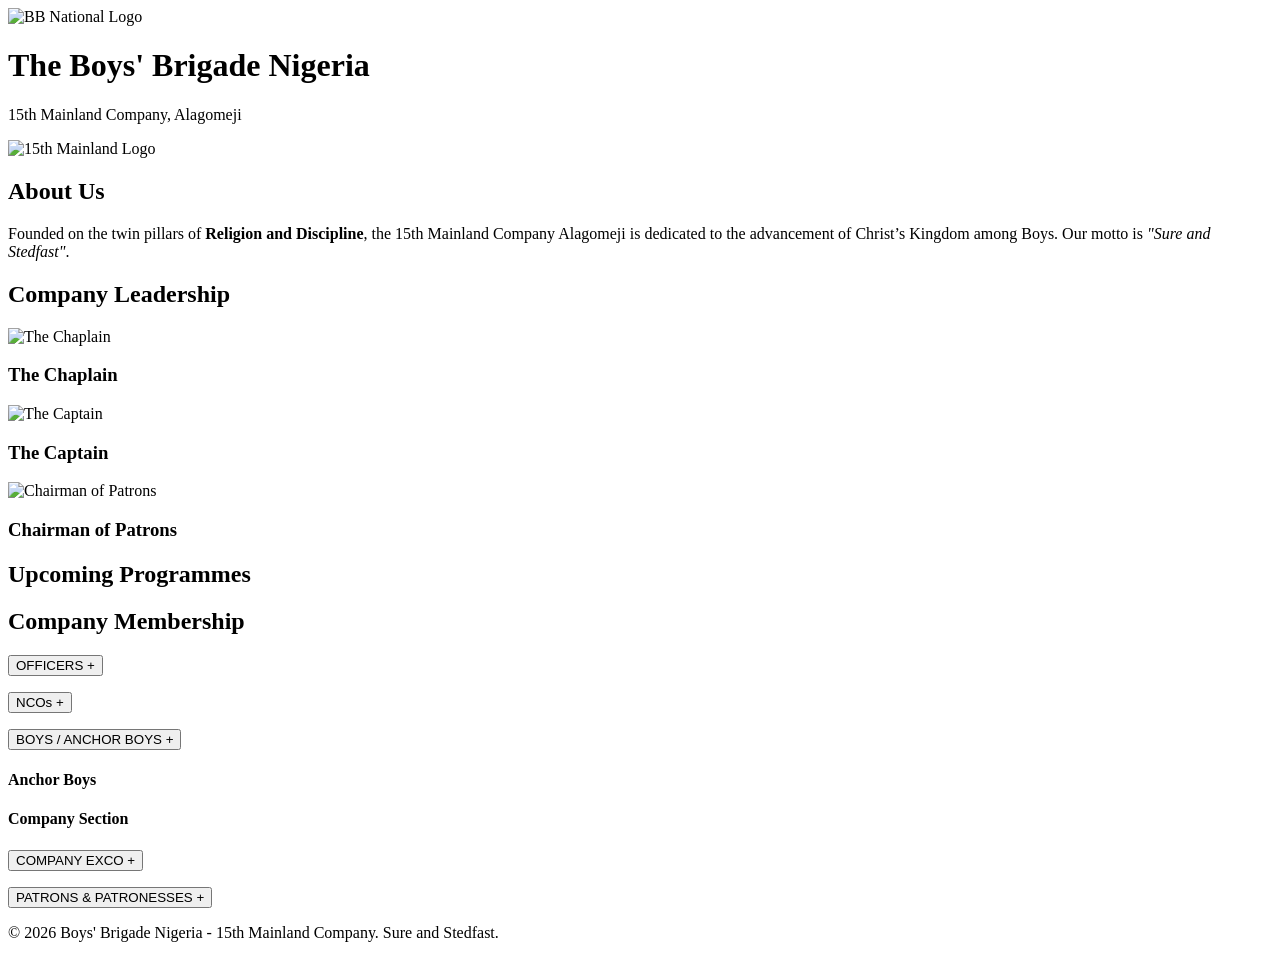
==== index.html @ e7615388 "Rename b-brigade.html to index.html i changed from b-brigade.html to index.html" ====
<!DOCTYPE html>
<html lang="en">
<head>
    <meta charset="UTF-8">
    <meta name="viewport" content="width=device-width, initial-scale=1.0">
    <title>15th Mainland Company | Alagomeji</title>
    <link rel="stylesheet" href="style.css">
</head>
<body>

    <!-- Fixed Header Section -->
    <header class="main-header">
        <div class="header-container">
            <img src="bb-logo-national.png" alt="BB National Logo" class="logo logo-left">
            <div class="header-text">
                <h1>The Boys' Brigade Nigeria</h1>
                <p class="sub-title">15th Mainland Company, Alagomeji</p>
            </div>
            <img src="company-logo.png" alt="15th Mainland Logo" class="logo logo-right">
        </div>
    </header>

    <!-- Main Content Area (Safely pushed below the fixed header) -->
    <main class="main-content">
        
        <!-- About Section -->
        <section class="container about-section">
            <h2>About Us</h2>
            <p>Founded on the twin pillars of <strong>Religion and Discipline</strong>, the 15th Mainland Company Alagomeji is dedicated to the advancement of Christ’s Kingdom among Boys. Our motto is <em>"Sure and Stedfast"</em>.</p>
        </section>

        <!-- Leadership Section (Responsive Grid) -->
        <section class="container">
            <h2 class="section-title">Company Leadership</h2>
            <div class="leadership-grid">
                <div class="leader-card">
                    <img src="chaplain.jpeg" alt="The Chaplain">
                    <h3>The Chaplain</h3>
                </div>
                <div class="leader-card">
                    <img src="captain.jpeg" alt="The Captain">
                    <h3>The Captain</h3>
                </div>
                <div class="leader-card">
                    <img src="patron.jpg" alt="Chairman of Patrons">
                    <h3>Chairman of Patrons</h3>
                </div>
            </div>
        </section>

        <!-- Upcoming Programmes Section -->
        <section class="container events-section">
            <h2 class="section-title">Upcoming Programmes</h2>
            <div id="events-container" class="events-grid">
                <!-- Data loaded dynamically from JSON -->
            </div>
        </section>

        <!-- Personnel Roll Call Section -->
        <section class="container roll-call">
            <h2 class="section-title">Company Membership</h2>
            <div class="accordion">
                
                <!-- Officers -->
                <button class="accordion-btn" onclick="toggleSection('officers-p')">OFFICERS <span>+</span></button>
                <div id="officers-p" class="panel"><ul id="list-officers"></ul></div>

                <!-- NCOs -->
                <button class="accordion-btn" onclick="toggleSection('ncos-p')">NCOs <span>+</span></button>
                <div id="ncos-p" class="panel"><ul id="list-ncos"></ul></div>

                <!-- Boys / Anchor Boys -->
                <button class="accordion-btn" onclick="toggleSection('boys-p')">BOYS / ANCHOR BOYS <span>+</span></button>
                <div id="boys-p" class="panel">
                    <h4>Anchor Boys</h4>
                    <ul id="list-anchors"></ul>
                    <h4>Company Section</h4>
                    <ul id="list-company"></ul>
                </div>

                <!-- Company EXCO -->
                <button class="accordion-btn" onclick="toggleSection('exco-p')">COMPANY EXCO <span>+</span></button>
                <div id="exco-p" class="panel"><ul id="list-exco"></ul></div>

                <!-- Patrons & Patronesses -->
                <button class="accordion-btn" onclick="toggleSection('patrons-p')">PATRONS & PATRONESSES <span>+</span></button>
                <div id="patrons-p" class="panel"><ul id="list-patrons"></ul></div>
            </div>
        </section>

    </main>

    <footer>
        <p>&copy; 2026 Boys' Brigade Nigeria - 15th Mainland Company. Sure and Stedfast.</p>
    </footer>

    <script src="script.js"></script>
</body>
</html>
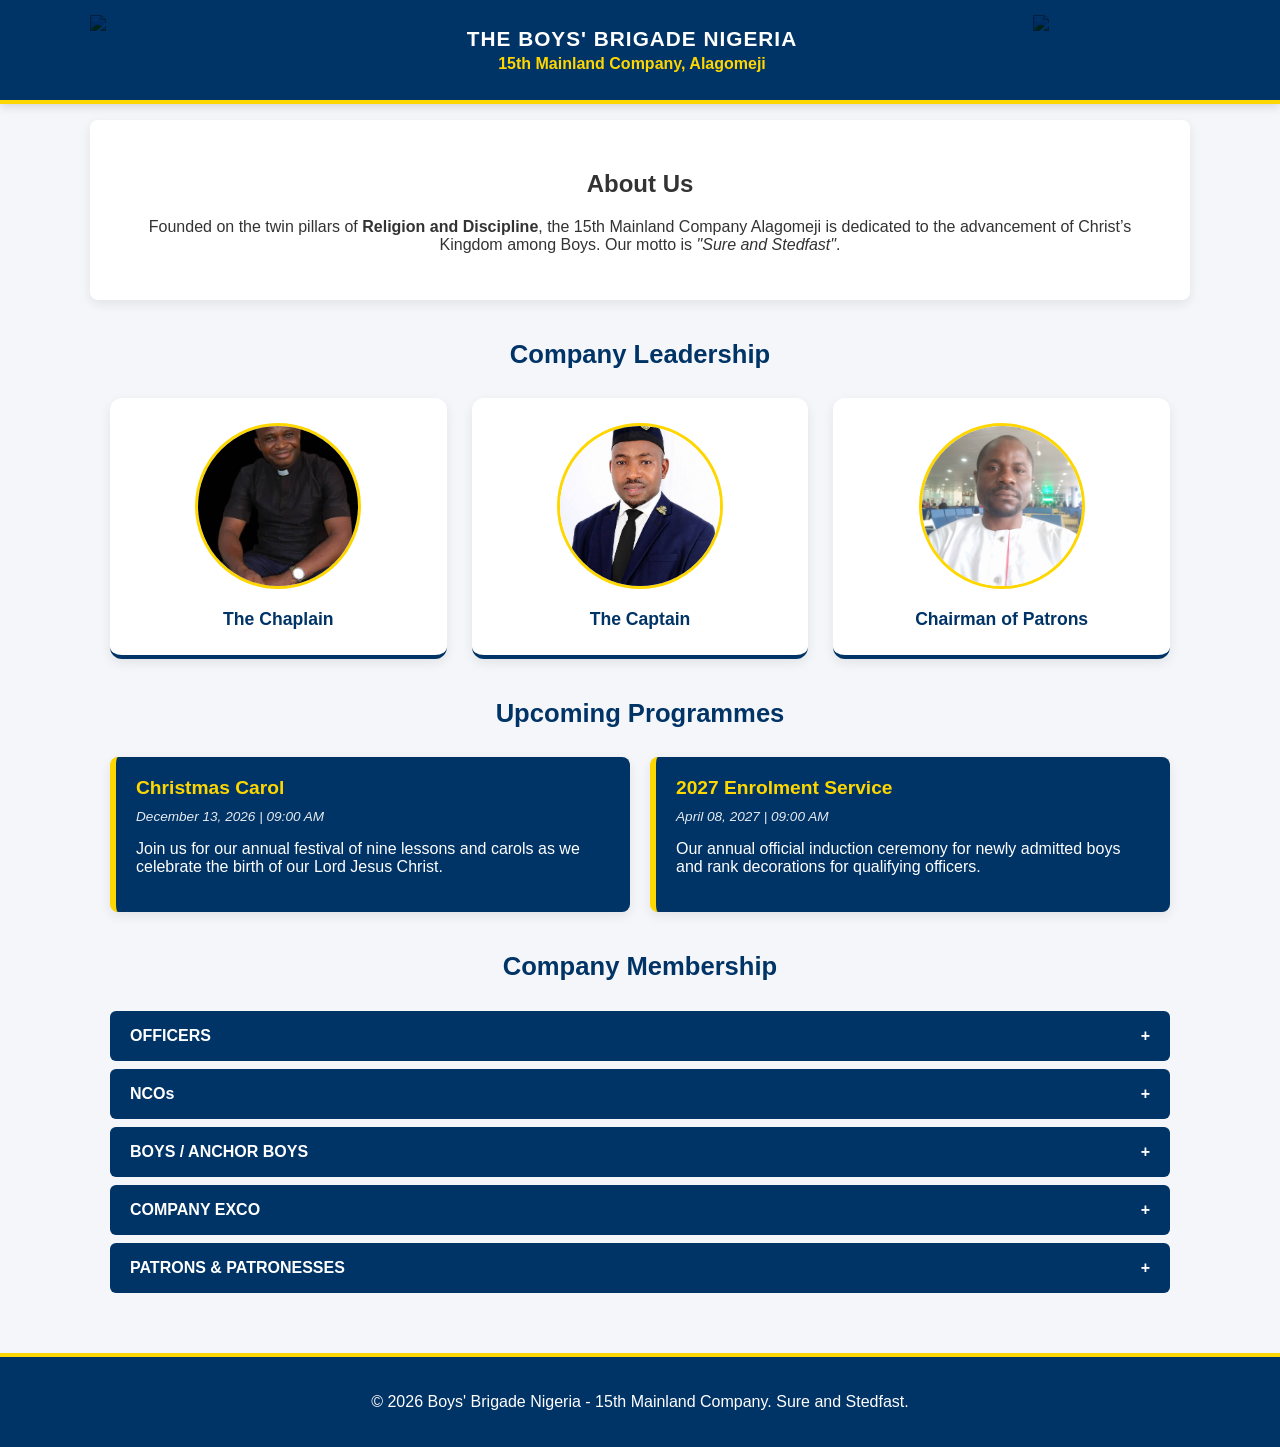
==== commit 16d71b77: "Fix syntax errors in CSS and update JS load script" ====
--- a/index.html
+++ b/index.html
@@ -42,7 +42,7 @@
                     <h3>The Captain</h3>
                 </div>
                 <div class="leader-card">
-                    <img src="patron.jpg" alt="Chairman of Patrons">
+                    <img src="chairman-patron.jpeg" alt="Chairman of Patrons">
                     <h3>Chairman of Patrons</h3>
                 </div>
             </div>
--- a/style.css
+++ b/style.css
@@ -0,0 +1,231 @@
+:root {
+    --bb-blue: #003366;
+    --bb-gold: #FFD700;
+    --white: #ffffff;
+    --gray-bg: #f4f6f9;
+    --card-shadow: 0 4px 12px rgba(0,0,0,0.08);
+}
+
+body {
+    font-family: 'Segoe UI', Tahoma, Geneva, Verdana, sans-serif;
+    margin: 0;
+    padding: 0;
+    background-color: var(--gray-bg);
+    color: #333;
+}
+
+/* --- FIXED HEADER SYSTEM --- */
+.main-header {
+    position: fixed;
+    top: 0;
+    left: 0;
+    right: 0;
+    height: 100px; 
+    background-color: var(--bb-blue);
+    color: var(--white);
+    border-bottom: 4px solid var(--bb-gold);
+    z-index: 1000;
+    display: flex;
+    align-items: center;
+    box-shadow: 0 2px 10px rgba(0,0,0,0.15);
+}
+
+.header-container {
+    display: flex;
+    justify-content: space-between;
+    align-items: center;
+    width: 100%;
+    max-width: 1100px;
+    margin: 0 auto;
+    padding: 0 20px;
+}
+
+.logo {
+    height: 70px;
+    width: auto;
+    object-fit: contain; /* FIXED FROM object-contain: fit */
+    mix-blend-mode: multiply; 
+}
+
+.header-text {
+    text-align: center;
+    flex-grow: 1;
+}
+
+.header-text h1 {
+    font-size: 1.3rem;
+    margin: 0;
+    text-transform: uppercase;
+    letter-spacing: 1px;
+}
+
+.sub-title {
+    color: var(--bb-gold);
+    margin: 4px 0 0 0;
+    font-weight: bold;
+    font-size: 1rem;
+}
+
+/* --- DOCUMENT WRAPPER ADJUSTMENT --- */
+.main-content {
+    margin-top: 120px; 
+}
+
+.container {
+    max-width: 1100px;
+    margin: 0 auto 30px auto;
+    padding: 0 20px;
+    box-sizing: border-box;
+}
+
+/* --- ABOUT US --- */
+.about-section {
+    text-align: center;
+    background: var(--white);
+    padding: 30px;
+    border-radius: 8px;
+    box-shadow: var(--card-shadow);
+}
+
+/* --- RESPONSIVE LEADERSHIP GRID --- */
+.leadership-grid {
+    display: grid;
+    grid-template-columns: 1fr;
+    gap: 25px;
+    margin-top: 20px;
+}
+
+@media (min-width: 600px) {
+    .leadership-grid {
+        grid-template-columns: repeat(2, 1fr);
+    }
+}
+
+@media (min-width: 1024px) {
+    .leadership-grid {
+        grid-template-columns: repeat(3, 1fr); /* Balanced for your 3 core leaders */
+    }
+}
+
+.leader-card {
+    background: var(--white);
+    padding: 25px 15px;
+    text-align: center;
+    border-radius: 12px;
+    box-shadow: var(--card-shadow);
+    border-bottom: 4px solid var(--bb-blue);
+    display: flex;
+    flex-direction: column;
+    align-items: center;
+}
+
+.leader-card img {
+    width: 160px;
+    height: 160px;
+    border-radius: 50%;
+    object-fit: cover;
+    margin-bottom: 15px;
+    border: 3px solid var(--bb-gold);
+    background-color: #eee;
+}
+
+.leader-card h3 {
+    margin: 5px 0 0 0;
+    font-size: 1.1rem;
+    color: var(--bb-blue);
+}
+
+/* --- UPCOMING PROGRAMMES GRID --- */
+.events-grid {
+    display: grid;
+    grid-template-columns: repeat(auto-fit, minmax(280px, 1fr));
+    gap: 20px;
+    margin-top: 20px;
+}
+
+.event-card {
+    background: var(--bb-blue);
+    color: var(--white);
+    padding: 20px;
+    border-radius: 8px;
+    border-left: 6px solid var(--bb-gold);
+    box-shadow: var(--card-shadow);
+}
+
+.event-card h4 {
+    margin: 0 0 10px 0;
+    font-size: 1.2rem;
+    color: var(--bb-gold);
+}
+
+.event-meta {
+    font-size: 0.85rem;
+    margin-bottom: 10px;
+    font-style: italic;
+    opacity: 0.9;
+}
+
+/* --- ACCORDION LIST SYSTEM --- */
+.accordion-btn {
+    width: 100%;
+    padding: 16px 20px;
+    background: var(--bb-blue);
+    color: var(--white);
+    border: none;
+    margin-top: 8px;
+    text-align: left;
+    font-size: 1rem;
+    font-weight: bold;
+    cursor: pointer;
+    display: flex;
+    justify-content: space-between;
+    align-items: center;
+    border-radius: 6px;
+    transition: background 0.2s ease;
+}
+
+.accordion-btn:hover {
+    background: #002244;
+}
+
+.panel {
+    display: none;
+    padding: 20px;
+    background: var(--white);
+    border-inline: 1px solid #ddd;
+    border-bottom: 1px solid #ddd;
+    border-radius: 0 0 6px 6px;
+}
+
+.panel h4 {
+    margin: 15px 0 5px 0;
+    color: var(--bb-blue);
+    border-bottom: 1px solid var(--bb-gold);
+    padding-bottom: 3px;
+}
+
+.section-title {
+    text-align: center;
+    color: var(--bb-blue);
+    padding-bottom: 8px;
+    margin-top: 40px;
+    font-size: 1.6rem;
+    position: relative;
+}
+
+@media (max-width: 480px) {
+    .header-text h1 { font-size: 1rem; }
+    .sub-title { font-size: 0.85rem; }
+    .logo { height: 50px; }
+    .main-header { height: 85px; }
+    .main-content { margin-top: 105px; }
+}
+
+footer {
+    background: var(--bb-blue);
+    color: var(--white);
+    text-align: center;
+    padding: 20px;
+    margin-top: 60px;
+    border-top: 4px solid var(--bb-gold);
+}
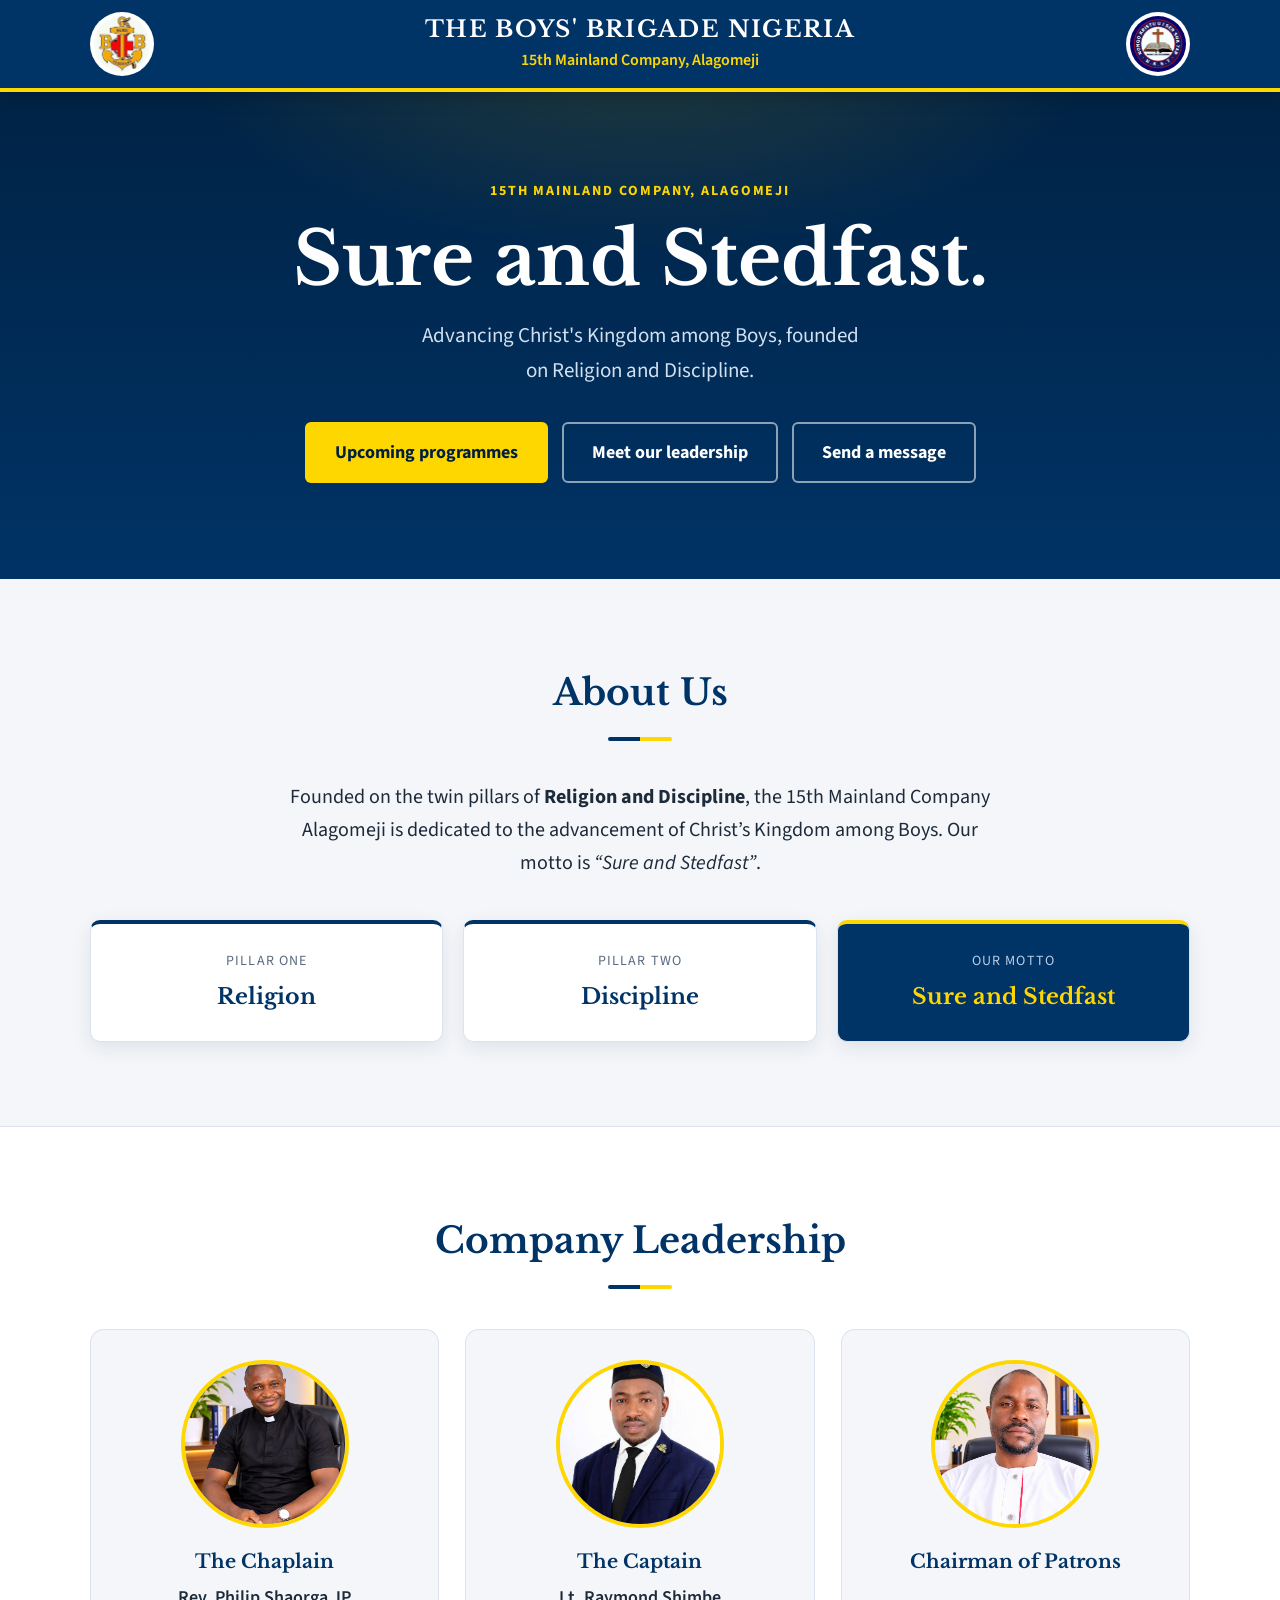
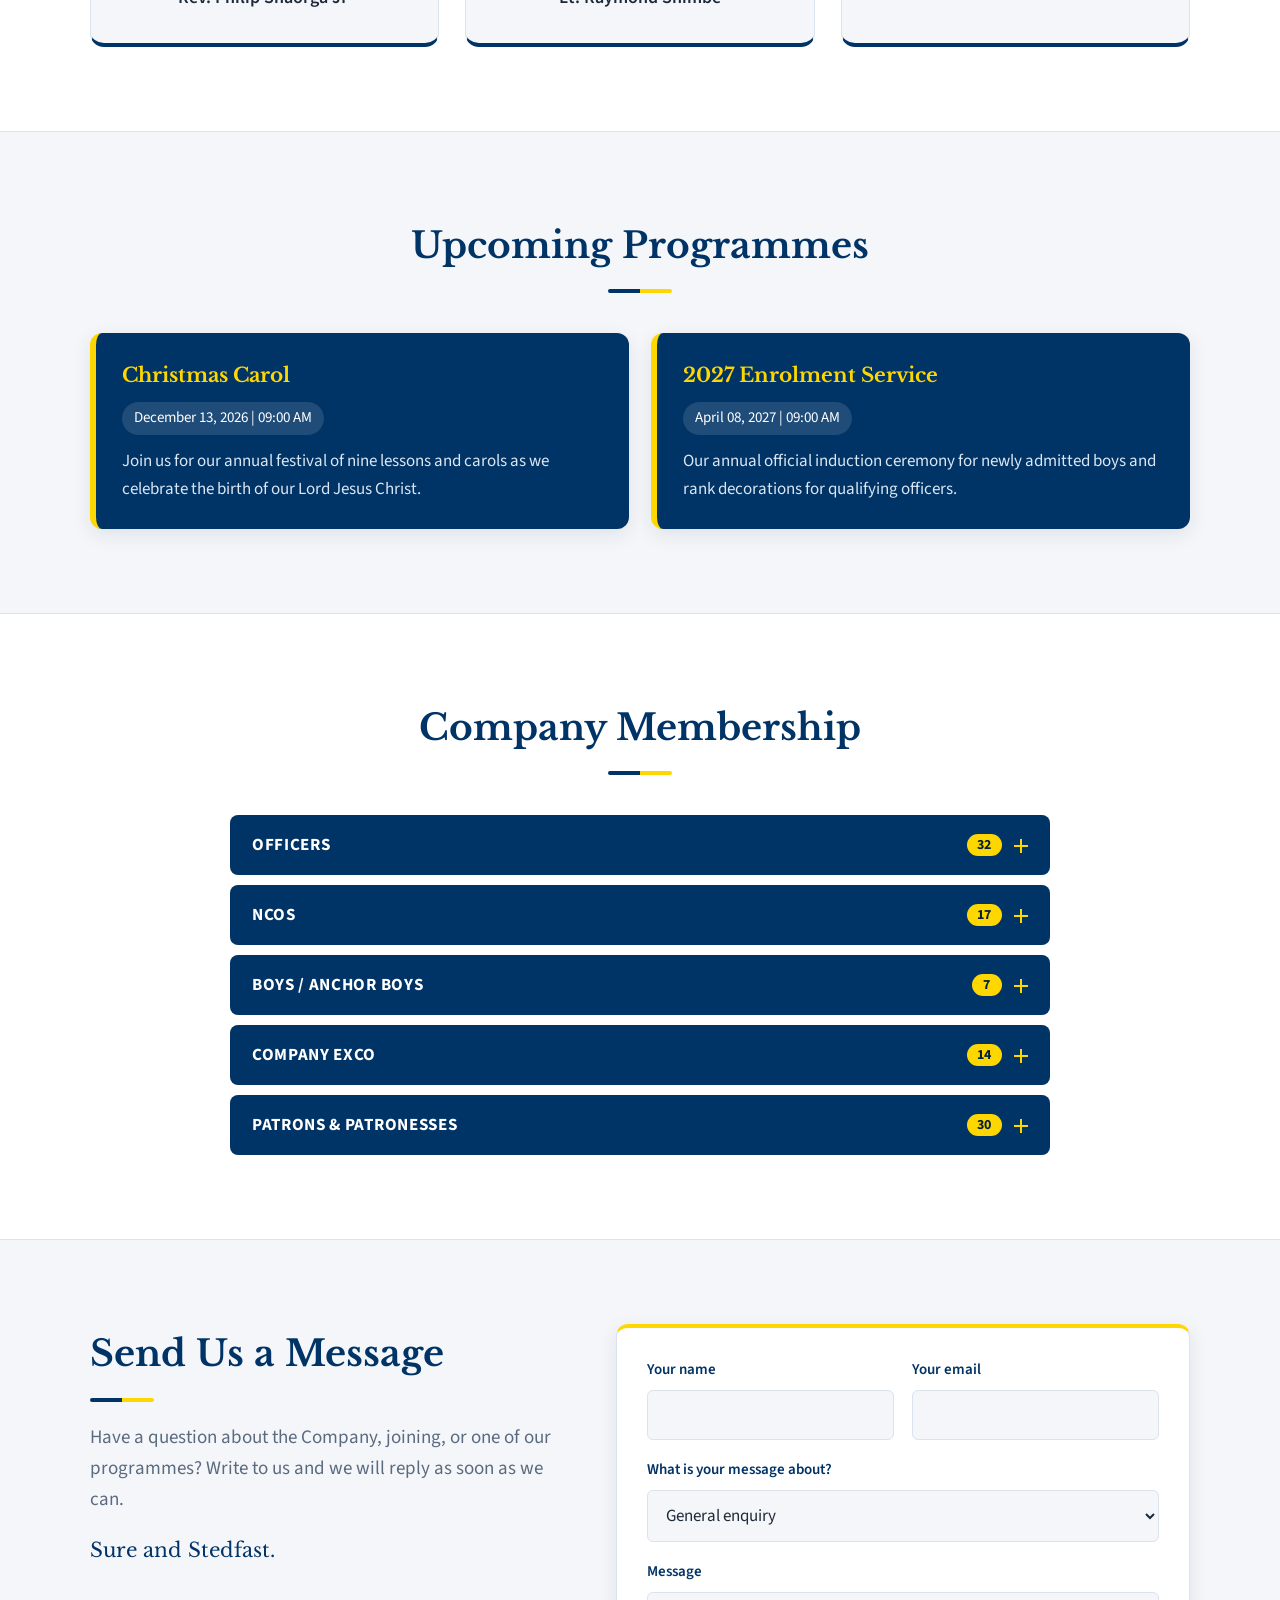
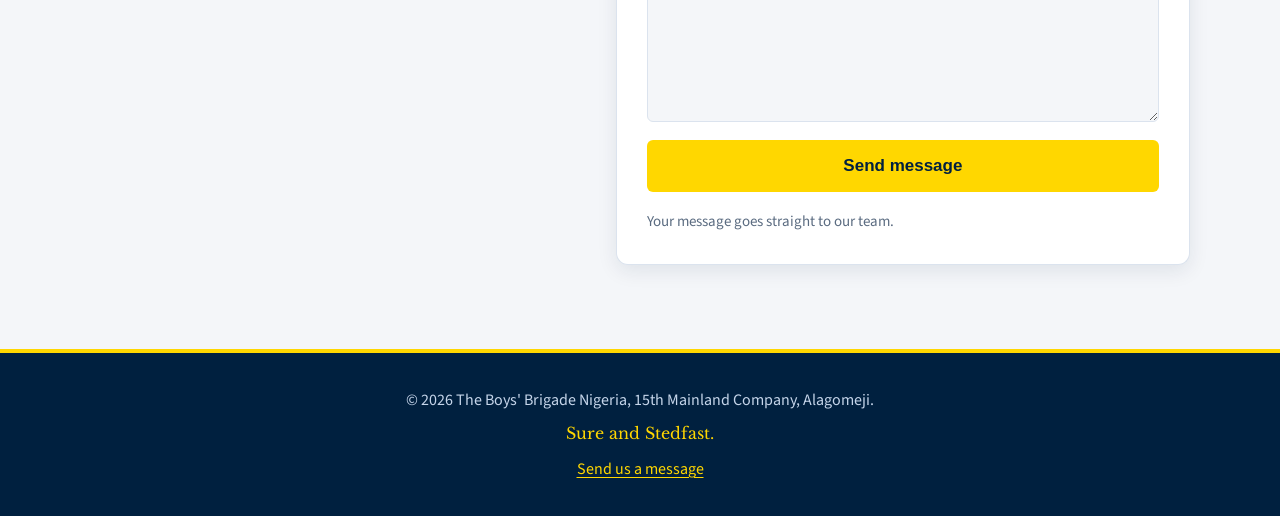
==== commit eb71f1ce: "Add local files" ====
--- a/index.html
+++ b/index.html
@@ -1,99 +1,137 @@
 <!DOCTYPE html>
 <html lang="en">
 <head>
-    <meta charset="UTF-8">
-    <meta name="viewport" content="width=device-width, initial-scale=1.0">
-    <title>15th Mainland Company | Alagomeji</title>
-    <link rel="stylesheet" href="style.css">
+<meta charset="UTF-8">
+<meta name="viewport" content="width=device-width, initial-scale=1.0">
+<title>The Boys' Brigade Nigeria | 15th Mainland Company, Alagomeji</title>
+<meta name="description" content="The Boys' Brigade Nigeria, 15th Mainland Company, Alagomeji. Advancing Christ's Kingdom among Boys. Sure and Stedfast.">
+<link rel="preconnect" href="https://fonts.googleapis.com">
+<link rel="preconnect" href="https://fonts.gstatic.com" crossorigin>
+<link href="https://fonts.googleapis.com/css2?family=Libre+Baskerville:wght@400;700&family=Source+Sans+3:wght@400;600;700&display=swap" rel="stylesheet">
+<link rel="stylesheet" href="style.css">
 </head>
 <body>
 
-    <!-- Fixed Header Section -->
-    <header class="main-header">
-        <div class="header-container">
-            <img src="bb-logo-national.png" alt="BB National Logo" class="logo logo-left">
-            <div class="header-text">
-                <h1>The Boys' Brigade Nigeria</h1>
-                <p class="sub-title">15th Mainland Company, Alagomeji</p>
-            </div>
-            <img src="company-logo.png" alt="15th Mainland Logo" class="logo logo-right">
+<header class="site-header">
+  <div class="header-inner">
+    <img src="bb-logo.jpg" alt="The Boys' Brigade Nigeria logo" class="logo">
+    <div class="titles">
+      <h1>The Boys' Brigade Nigeria</h1>
+      <p>15th Mainland Company, Alagomeji</p>
+    </div>
+    <img src="nkst-logo.jpg" alt="15th Mainland Company logo" class="logo">
+  </div>
+</header>
+
+<main id="top">
+  <section class="hero">
+    <div class="wrap">
+      <p class="eyebrow">15th Mainland Company, Alagomeji</p>
+      <h2 id="hero-title">Sure and Stedfast.</h2>
+      <p class="lead">Advancing Christ's Kingdom among Boys, founded on Religion and Discipline.</p>
+      <div class="actions">
+        <a href="#programmes" class="btn btn-gold">Upcoming programmes</a>
+        <a href="#leadership" class="btn btn-ghost">Meet our leadership</a>
+        <a href="#contact" class="btn btn-ghost">Send a message</a>
+      </div>
+    </div>
+  </section>
+
+  <section id="about" class="section">
+    <div class="wrap">
+      <h3 class="section-title">About Us</h3>
+      <p class="about-text">Founded on the twin pillars of <strong>Religion and Discipline</strong>, the 15th Mainland Company Alagomeji is dedicated to the advancement of Christ’s Kingdom among Boys. Our motto is <em>“Sure and Stedfast”</em>.</p>
+      <div class="pillars">
+        <div class="pillar"><span>Pillar one</span><strong>Religion</strong></div>
+        <div class="pillar"><span>Pillar two</span><strong>Discipline</strong></div>
+        <div class="pillar gold"><span>Our motto</span><strong>Sure and Stedfast</strong></div>
+      </div>
+    </div>
+  </section>
+
+  <section id="leadership" class="section alt">
+    <div class="wrap">
+      <h3 class="section-title">Company Leadership</h3>
+      <div class="leadership-grid">
+        <article class="leader-card" data-role="Chaplain"><img src="chaplain.png" alt="The Chaplain"><h4>The Chaplain</h4><p class="leader-name"></p></article>
+        <article class="leader-card" data-role="Captain"><img src="captain.jpeg" alt="The Captain"><h4>The Captain</h4><p class="leader-name"></p></article>
+        <article class="leader-card"><img src="patrone-chairman.png" alt="Chairman of Patrons"><h4>Chairman of Patrons</h4></article>
+      </div>
+    </div>
+  </section>
+
+  <section id="programmes" class="section">
+    <div class="wrap">
+      <h3 class="section-title">Upcoming Programmes</h3>
+      <div id="events-container" class="events-grid"></div>
+    </div>
+  </section>
+
+  <section id="membership" class="section alt">
+    <div class="wrap narrow">
+      <h3 class="section-title">Company Membership</h3>
+      <div class="accordion">
+        <button class="acc-btn" id="b-officers" aria-expanded="false" aria-controls="officers-p"><span class="acc-title">Officers</span><span class="count"></span><span class="icon" aria-hidden="true"></span></button>
+        <div id="officers-p" class="panel" role="region" aria-labelledby="b-officers" hidden><ul id="list-officers"></ul></div>
+
+        <button class="acc-btn" id="b-ncos" aria-expanded="false" aria-controls="ncos-p"><span class="acc-title">NCOs</span><span class="count"></span><span class="icon" aria-hidden="true"></span></button>
+        <div id="ncos-p" class="panel" role="region" aria-labelledby="b-ncos" hidden><ul id="list-ncos"></ul></div>
+
+        <button class="acc-btn" id="b-boys" aria-expanded="false" aria-controls="boys-p"><span class="acc-title">Boys / Anchor Boys</span><span class="count"></span><span class="icon" aria-hidden="true"></span></button>
+        <div id="boys-p" class="panel" role="region" aria-labelledby="b-boys" hidden>
+          <h5>Anchor Boys</h5><ul id="list-anchors"></ul>
+          <h5>Company Section</h5><ul id="list-company"></ul>
         </div>
-    </header>
 
-    <!-- Main Content Area (Safely pushed below the fixed header) -->
-    <main class="main-content">
-        
-        <!-- About Section -->
-        <section class="container about-section">
-            <h2>About Us</h2>
-            <p>Founded on the twin pillars of <strong>Religion and Discipline</strong>, the 15th Mainland Company Alagomeji is dedicated to the advancement of Christ’s Kingdom among Boys. Our motto is <em>"Sure and Stedfast"</em>.</p>
-        </section>
+        <button class="acc-btn" id="b-exco" aria-expanded="false" aria-controls="exco-p"><span class="acc-title">Company EXCO</span><span class="count"></span><span class="icon" aria-hidden="true"></span></button>
+        <div id="exco-p" class="panel" role="region" aria-labelledby="b-exco" hidden><ul id="list-exco"></ul></div>
 
-        <!-- Leadership Section (Responsive Grid) -->
-        <section class="container">
-            <h2 class="section-title">Company Leadership</h2>
-            <div class="leadership-grid">
-                <div class="leader-card">
-                    <img src="chaplain.jpeg" alt="The Chaplain">
-                    <h3>The Chaplain</h3>
-                </div>
-                <div class="leader-card">
-                    <img src="captain.jpeg" alt="The Captain">
-                    <h3>The Captain</h3>
-                </div>
-                <div class="leader-card">
-                    <img src="chairman-patron.jpeg" alt="Chairman of Patrons">
-                    <h3>Chairman of Patrons</h3>
-                </div>
-            </div>
-        </section>
+        <button class="acc-btn" id="b-patrons" aria-expanded="false" aria-controls="patrons-p"><span class="acc-title">Patrons &amp; Patronesses</span><span class="count"></span><span class="icon" aria-hidden="true"></span></button>
+        <div id="patrons-p" class="panel" role="region" aria-labelledby="b-patrons" hidden><ul id="list-patrons"></ul></div>
+      </div>
+    </div>
+  </section>
 
-        <!-- Upcoming Programmes Section -->
-        <section class="container events-section">
-            <h2 class="section-title">Upcoming Programmes</h2>
-            <div id="events-container" class="events-grid">
-                <!-- Data loaded dynamically from JSON -->
-            </div>
-        </section>
+  <section id="contact" class="section">
+    <div class="wrap contact">
+      <div class="contact-intro">
+        <h3 class="section-title left">Send Us a Message</h3>
+        <p>Have a question about the Company, joining, or one of our programmes? Write to us and we will reply as soon as we can.</p>
+        <p class="contact-motto">Sure and Stedfast.</p>
+      </div>
+      <form id="contact-form">
+        <div class="row">
+          <label>Your name<input name="name" required autocomplete="name"></label>
+          <label>Your email<input type="email" name="email" required autocomplete="email"></label>
+        </div>
+        <label>What is your message about?
+          <select name="topic">
+            <option>General enquiry</option>
+            <option>Joining the Company</option>
+            <option>Programmes and events</option>
+            <option>Parents and guardians</option>
+            <option>Something else</option>
+          </select>
+        </label>
+        <label>Message<textarea name="message" required></textarea></label>
+        <input type="text" name="_gotcha" tabindex="-1" autocomplete="off" aria-hidden="true" style="position:absolute;left:-9999px;width:1px;height:1px;opacity:0">
+        <input type="hidden" name="_subject" value="New message from the 15th Mainland Company website">
+        <button class="btn btn-gold" type="submit">Send message</button>
+        <p class="note" id="form-note" role="status" aria-live="polite">Your message goes straight to our team.</p>
+      </form>
+    </div>
+  </section>
+</main>
 
-        <!-- Personnel Roll Call Section -->
-        <section class="container roll-call">
-            <h2 class="section-title">Company Membership</h2>
-            <div class="accordion">
-                
-                <!-- Officers -->
-                <button class="accordion-btn" onclick="toggleSection('officers-p')">OFFICERS <span>+</span></button>
-                <div id="officers-p" class="panel"><ul id="list-officers"></ul></div>
+<footer>
+  <div class="wrap">
+    <p>&copy; 2026 The Boys' Brigade Nigeria, 15th Mainland Company, Alagomeji.</p>
+    <p class="motto">Sure and Stedfast.</p>
+    <p class="foot-link"><a href="#contact">Send us a message</a></p>
+  </div>
+</footer>
 
-                <!-- NCOs -->
-                <button class="accordion-btn" onclick="toggleSection('ncos-p')">NCOs <span>+</span></button>
-                <div id="ncos-p" class="panel"><ul id="list-ncos"></ul></div>
-
-                <!-- Boys / Anchor Boys -->
-                <button class="accordion-btn" onclick="toggleSection('boys-p')">BOYS / ANCHOR BOYS <span>+</span></button>
-                <div id="boys-p" class="panel">
-                    <h4>Anchor Boys</h4>
-                    <ul id="list-anchors"></ul>
-                    <h4>Company Section</h4>
-                    <ul id="list-company"></ul>
-                </div>
-
-                <!-- Company EXCO -->
-                <button class="accordion-btn" onclick="toggleSection('exco-p')">COMPANY EXCO <span>+</span></button>
-                <div id="exco-p" class="panel"><ul id="list-exco"></ul></div>
-
-                <!-- Patrons & Patronesses -->
-                <button class="accordion-btn" onclick="toggleSection('patrons-p')">PATRONS & PATRONESSES <span>+</span></button>
-                <div id="patrons-p" class="panel"><ul id="list-patrons"></ul></div>
-            </div>
-        </section>
-
-    </main>
-
-    <footer>
-        <p>&copy; 2026 Boys' Brigade Nigeria - 15th Mainland Company. Sure and Stedfast.</p>
-    </footer>
-
-    <script src="script.js"></script>
+<script src="data.js"></script>
+<script src="script.js"></script>
 </body>
 </html>
--- a/style.css
+++ b/style.css
@@ -1,231 +1,155 @@
-:root {
-    --bb-blue: #003366;
-    --bb-gold: #FFD700;
-    --white: #ffffff;
-    --gray-bg: #f4f6f9;
-    --card-shadow: 0 4px 12px rgba(0,0,0,0.08);
+:root{
+  --blue:#003366; --blue-d:#00203f; --blue-l:#0a4a8a; --gold:#ffd700; --gold-d:#e0b800;
+  --bg:#f4f6f9; --white:#fff; --text:#1d2a3a; --muted:#5a6b80; --line:#dbe3ee;
+  --head:'Libre Baskerville',Georgia,serif; --body:'Source Sans 3','Segoe UI',system-ui,sans-serif;
+  --hdr:92px; --shadow:0 6px 20px rgba(0,32,63,.09);
+}
+*{margin:0;padding:0;box-sizing:border-box}
+html{scroll-behavior:smooth;scroll-padding-top:var(--hdr)}
+body{font-family:var(--body);background:var(--bg);color:var(--text);line-height:1.65;font-size:18px;-webkit-font-smoothing:antialiased}
+img{max-width:100%;display:block}
+a{color:inherit}
+:focus-visible{outline:3px solid var(--gold);outline-offset:3px;border-radius:4px}
+.wrap{width:min(1100px,100% - 40px);margin-inline:auto}
+.wrap.narrow{width:min(820px,100% - 40px)}
+
+/* Header */
+.site-header{position:fixed;inset:0 0 auto 0;height:var(--hdr);z-index:50;background:var(--blue);color:#fff;border-bottom:4px solid var(--gold);box-shadow:0 4px 18px rgba(0,0,0,.22)}
+.header-inner{width:min(1100px,100% - 32px);height:100%;margin-inline:auto;display:flex;align-items:center;justify-content:space-between;gap:16px}
+.logo{height:64px;width:64px;border-radius:50%;background:#fff;object-fit:contain;padding:4px;flex:none}
+.titles{text-align:center;flex:1}
+.titles h1{font-family:var(--head);font-size:clamp(15px,2.4vw,23px);text-transform:uppercase;letter-spacing:.06em;line-height:1.25}
+.titles p{color:var(--gold);font-weight:600;font-size:clamp(13px,1.6vw,16px);margin-top:3px}
+
+/* Hero */
+.hero{padding:calc(var(--hdr) + 88px) 0 96px;color:#fff;text-align:center;
+  background:radial-gradient(700px 360px at 50% 0%,rgba(255,215,0,.16),transparent 70%),linear-gradient(180deg,var(--blue-d),var(--blue))}
+.eyebrow{color:var(--gold);font-weight:700;letter-spacing:.14em;text-transform:uppercase;font-size:14px}
+.hero h2{font-family:var(--head);font-size:clamp(38px,7vw,74px);line-height:1.1;margin:16px 0 18px}
+.lead{max-width:44ch;margin:0 auto;color:#d3e0f0;font-size:clamp(17px,2.2vw,21px)}
+.actions{display:flex;flex-wrap:wrap;justify-content:center;gap:14px;margin-top:34px}
+.btn{display:inline-block;padding:14px 28px;border-radius:6px;font-weight:700;text-decoration:none;border:2px solid transparent;transition:background .2s,color .2s,border-color .2s,transform .2s}
+.btn:hover{transform:translateY(-2px)}
+.btn-gold{background:var(--gold);color:var(--blue-d)}
+.btn-gold:hover{background:#fff}
+.btn-ghost{border-color:rgba(255,255,255,.55);color:#fff}
+.btn-ghost:hover{border-color:var(--gold);color:var(--gold)}
+
+/* Sections */
+.section{padding:84px 0}
+.section.alt{background:var(--white);border-block:1px solid var(--line)}
+.section-title{font-family:var(--head);color:var(--blue);font-size:clamp(26px,3.6vw,36px);text-align:center;margin-bottom:40px}
+.section-title::after{content:"";display:block;width:64px;height:4px;margin:14px auto 0;border-radius:2px;background:linear-gradient(90deg,var(--blue) 0 50%,var(--gold) 50% 100%)}
+.about-text{max-width:720px;margin:0 auto 40px;text-align:center;font-size:20px;color:var(--text)}
+.pillars{display:grid;grid-template-columns:repeat(3,1fr);gap:20px}
+.pillar{background:var(--white);border:1px solid var(--line);border-top:4px solid var(--blue);border-radius:10px;padding:26px 20px;text-align:center;box-shadow:var(--shadow)}
+.pillar span{display:block;color:var(--muted);font-size:14px;letter-spacing:.08em;text-transform:uppercase}
+.pillar strong{display:block;font-family:var(--head);color:var(--blue);font-size:22px;margin-top:6px}
+.pillar.gold{border-top-color:var(--gold);background:var(--blue);}
+.pillar.gold span{color:#b9cde6}
+.pillar.gold strong{color:var(--gold)}
+
+/* Leadership */
+.leadership-grid{display:grid;grid-template-columns:repeat(3,1fr);gap:26px}
+.leader-card{background:var(--bg);border:1px solid var(--line);border-bottom:4px solid var(--blue);border-radius:14px;padding:30px 18px;text-align:center;transition:transform .3s,box-shadow .3s,border-color .3s}
+.leader-card:hover{transform:translateY(-6px);box-shadow:var(--shadow);border-bottom-color:var(--gold)}
+.leader-card img{width:168px;height:168px;border-radius:50%;object-fit:cover;margin:0 auto 18px;border:4px solid var(--gold);background:#e5ebf3}
+.leader-name{margin-top:6px;color:var(--text);font-weight:600}
+.leader-name:empty{display:none}
+.leader-card h4{font-family:var(--head);color:var(--blue);font-size:19px}
+
+/* Programmes */
+.events-grid{display:grid;grid-template-columns:repeat(auto-fit,minmax(280px,1fr));gap:22px}
+.event-card{background:var(--blue);color:#fff;padding:26px;border-radius:12px;border-left:6px solid var(--gold);box-shadow:var(--shadow);transition:transform .3s}
+.event-card:hover{transform:translateY(-4px)}
+.event-card h4{font-family:var(--head);color:var(--gold);font-size:20px;margin-bottom:10px}
+.event-meta{display:inline-block;background:rgba(255,255,255,.12);padding:4px 12px;border-radius:99px;font-size:15px;margin-bottom:12px}
+.event-card p{color:#dbe6f3;font-size:17px}
+.empty{grid-column:1/-1;text-align:center;color:var(--blue);font-style:italic;padding:28px;background:var(--white);border:1px dashed var(--line);border-radius:10px}
+
+/* Membership accordion */
+.accordion{display:grid;gap:10px}
+.acc-btn{width:100%;display:flex;align-items:center;gap:12px;padding:18px 22px;background:var(--blue);color:#fff;border:0;border-radius:8px;font:700 17px var(--body);text-transform:uppercase;letter-spacing:.04em;text-align:left;cursor:pointer;transition:background .2s}
+.acc-btn:hover{background:var(--blue-l)}
+.acc-btn[aria-expanded="true"]{background:var(--blue-d);border-radius:8px 8px 0 0}
+.acc-title{flex:1}
+.count{background:var(--gold);color:var(--blue-d);min-width:30px;padding:1px 10px;border-radius:99px;font-size:14px;text-align:center}
+.count:empty{display:none}
+.icon{width:14px;height:14px;position:relative;flex:none}
+.icon::before,.icon::after{content:"";position:absolute;background:var(--gold);inset:50% 0 auto 0;height:2px;transition:transform .25s}
+.icon::after{transform:rotate(90deg)}
+.acc-btn[aria-expanded="true"] .icon::after{transform:rotate(0)}
+.panel{background:var(--white);border:1px solid var(--line);border-top:0;border-radius:0 0 8px 8px;padding:20px 26px}
+.panel:not([hidden]){animation:drop .3s ease-out}
+.panel h5{font-family:var(--head);color:var(--blue);font-size:17px;margin:14px 0 6px;padding-bottom:5px;border-bottom:2px solid var(--gold)}
+.panel ul{list-style:none}
+.panel li{display:flex;flex-wrap:wrap;justify-content:space-between;align-items:baseline;gap:2px 16px;padding:10px 0;border-bottom:1px solid var(--line);font-size:17px}
+.panel .role{color:var(--blue-l);font-size:15px;font-weight:600}
+.panel li:last-child{border:0}
+.panel li:empty{display:none}
+@keyframes drop{from{opacity:0;transform:translateY(-6px)}to{opacity:1;transform:none}}
+
+footer{background:var(--blue-d);color:#c5d5ea;text-align:center;padding:34px 0;border-top:4px solid var(--gold);font-size:16px}
+footer .motto{color:var(--gold);font-family:var(--head);margin-top:6px}
+
+/* Hero headline: reveal, then a gentle wave every 5 seconds */
+.hero h2 .w{display:inline-block;opacity:0;transform:translateY(.5em)}
+.hero.play h2 .w{animation:rise .75s cubic-bezier(.2,.7,.2,1) forwards;animation-delay:calc(var(--i)*.12s + .15s)}
+.hero.done h2 .w{opacity:1;transform:none;animation:none}
+.hero.done h2.wave .w{animation:wave .8s ease-in-out;animation-delay:calc(var(--i)*.09s)}
+@keyframes rise{to{opacity:1;transform:none}}
+@keyframes wave{0%,100%{transform:none}40%{transform:translateY(-.14em)}}
+
+/* Cards keep animating while the cursor is on them */
+@media(hover:hover) and (prefers-reduced-motion:no-preference){
+  .leader-card,.event-card,.pillar{position:relative}
+  .leader-card::after,.event-card::after,.pillar::after{content:"";position:absolute;inset:-2px;border-radius:inherit;pointer-events:none;opacity:0;
+    box-shadow:0 0 0 2px var(--gold),0 0 30px rgba(255,215,0,.35)}
+  .leader-card:hover::after,.event-card:hover::after,.pillar:hover::after{animation:glow 1.8s ease-in-out infinite}
+  .leader-card:hover img{animation:photo-pulse 1.8s ease-in-out infinite}
+  .event-card:hover h4{animation:nudge 1.8s ease-in-out infinite}
+  .pillar{transition:transform .3s}
+  .pillar:hover{transform:translateY(-5px)}
+  .pillar:hover strong{animation:nudge 1.8s ease-in-out infinite}
+}
+@keyframes glow{0%,100%{opacity:.15}50%{opacity:1}}
+@keyframes photo-pulse{0%,100%{transform:scale(1)}50%{transform:scale(1.06)}}
+@keyframes nudge{0%,100%{transform:none}50%{transform:translateX(6px)}}
+
+@media(max-width:900px){
+  .pillars,.leadership-grid{grid-template-columns:1fr}
+  .leader-card img{width:150px;height:150px}
+}
+@media(max-width:560px){
+  :root{--hdr:80px}
+  .logo{height:50px;width:50px}
+  .section{padding:64px 0}
+  .acc-btn{padding:16px 16px;font-size:15px}
+}
+@media(prefers-reduced-motion:reduce){
+  *{animation:none!important;transition:none!important}
+  html{scroll-behavior:auto}
+  .hero h2 .w{opacity:1!important;transform:none!important}
 }
 
-body {
-    font-family: 'Segoe UI', Tahoma, Geneva, Verdana, sans-serif;
-    margin: 0;
-    padding: 0;
-    background-color: var(--gray-bg);
-    color: #333;
-}
-
-/* --- FIXED HEADER SYSTEM --- */
-.main-header {
-    position: fixed;
-    top: 0;
-    left: 0;
-    right: 0;
-    height: 100px; 
-    background-color: var(--bb-blue);
-    color: var(--white);
-    border-bottom: 4px solid var(--bb-gold);
-    z-index: 1000;
-    display: flex;
-    align-items: center;
-    box-shadow: 0 2px 10px rgba(0,0,0,0.15);
-}
-
-.header-container {
-    display: flex;
-    justify-content: space-between;
-    align-items: center;
-    width: 100%;
-    max-width: 1100px;
-    margin: 0 auto;
-    padding: 0 20px;
-}
-
-.logo {
-    height: 70px;
-    width: auto;
-    object-fit: contain; /* FIXED FROM object-contain: fit */
-    mix-blend-mode: multiply; 
-}
-
-.header-text {
-    text-align: center;
-    flex-grow: 1;
-}
-
-.header-text h1 {
-    font-size: 1.3rem;
-    margin: 0;
-    text-transform: uppercase;
-    letter-spacing: 1px;
-}
-
-.sub-title {
-    color: var(--bb-gold);
-    margin: 4px 0 0 0;
-    font-weight: bold;
-    font-size: 1rem;
-}
-
-/* --- DOCUMENT WRAPPER ADJUSTMENT --- */
-.main-content {
-    margin-top: 120px; 
-}
-
-.container {
-    max-width: 1100px;
-    margin: 0 auto 30px auto;
-    padding: 0 20px;
-    box-sizing: border-box;
-}
-
-/* --- ABOUT US --- */
-.about-section {
-    text-align: center;
-    background: var(--white);
-    padding: 30px;
-    border-radius: 8px;
-    box-shadow: var(--card-shadow);
-}
-
-/* --- RESPONSIVE LEADERSHIP GRID --- */
-.leadership-grid {
-    display: grid;
-    grid-template-columns: 1fr;
-    gap: 25px;
-    margin-top: 20px;
-}
-
-@media (min-width: 600px) {
-    .leadership-grid {
-        grid-template-columns: repeat(2, 1fr);
-    }
-}
-
-@media (min-width: 1024px) {
-    .leadership-grid {
-        grid-template-columns: repeat(3, 1fr); /* Balanced for your 3 core leaders */
-    }
-}
-
-.leader-card {
-    background: var(--white);
-    padding: 25px 15px;
-    text-align: center;
-    border-radius: 12px;
-    box-shadow: var(--card-shadow);
-    border-bottom: 4px solid var(--bb-blue);
-    display: flex;
-    flex-direction: column;
-    align-items: center;
-}
-
-.leader-card img {
-    width: 160px;
-    height: 160px;
-    border-radius: 50%;
-    object-fit: cover;
-    margin-bottom: 15px;
-    border: 3px solid var(--bb-gold);
-    background-color: #eee;
-}
-
-.leader-card h3 {
-    margin: 5px 0 0 0;
-    font-size: 1.1rem;
-    color: var(--bb-blue);
-}
-
-/* --- UPCOMING PROGRAMMES GRID --- */
-.events-grid {
-    display: grid;
-    grid-template-columns: repeat(auto-fit, minmax(280px, 1fr));
-    gap: 20px;
-    margin-top: 20px;
-}
-
-.event-card {
-    background: var(--bb-blue);
-    color: var(--white);
-    padding: 20px;
-    border-radius: 8px;
-    border-left: 6px solid var(--bb-gold);
-    box-shadow: var(--card-shadow);
-}
-
-.event-card h4 {
-    margin: 0 0 10px 0;
-    font-size: 1.2rem;
-    color: var(--bb-gold);
-}
-
-.event-meta {
-    font-size: 0.85rem;
-    margin-bottom: 10px;
-    font-style: italic;
-    opacity: 0.9;
-}
-
-/* --- ACCORDION LIST SYSTEM --- */
-.accordion-btn {
-    width: 100%;
-    padding: 16px 20px;
-    background: var(--bb-blue);
-    color: var(--white);
-    border: none;
-    margin-top: 8px;
-    text-align: left;
-    font-size: 1rem;
-    font-weight: bold;
-    cursor: pointer;
-    display: flex;
-    justify-content: space-between;
-    align-items: center;
-    border-radius: 6px;
-    transition: background 0.2s ease;
-}
-
-.accordion-btn:hover {
-    background: #002244;
-}
-
-.panel {
-    display: none;
-    padding: 20px;
-    background: var(--white);
-    border-inline: 1px solid #ddd;
-    border-bottom: 1px solid #ddd;
-    border-radius: 0 0 6px 6px;
-}
-
-.panel h4 {
-    margin: 15px 0 5px 0;
-    color: var(--bb-blue);
-    border-bottom: 1px solid var(--bb-gold);
-    padding-bottom: 3px;
-}
-
-.section-title {
-    text-align: center;
-    color: var(--bb-blue);
-    padding-bottom: 8px;
-    margin-top: 40px;
-    font-size: 1.6rem;
-    position: relative;
-}
-
-@media (max-width: 480px) {
-    .header-text h1 { font-size: 1rem; }
-    .sub-title { font-size: 0.85rem; }
-    .logo { height: 50px; }
-    .main-header { height: 85px; }
-    .main-content { margin-top: 105px; }
-}
-
-footer {
-    background: var(--bb-blue);
-    color: var(--white);
-    text-align: center;
-    padding: 20px;
-    margin-top: 60px;
-    border-top: 4px solid var(--bb-gold);
-}+/* Contact / message form */
+.contact{display:grid;grid-template-columns:.9fr 1.1fr;gap:56px;align-items:start}
+.section-title.left{text-align:left;margin-bottom:20px}
+.section-title.left::after{margin-left:0}
+.contact-intro p{color:var(--muted);font-size:19px}
+.contact-motto{font-family:var(--head);color:var(--blue)!important;margin-top:18px;font-size:20px!important}
+#contact-form{background:var(--white);border:1px solid var(--line);border-top:4px solid var(--gold);border-radius:12px;padding:30px;display:grid;gap:18px;box-shadow:var(--shadow)}
+#contact-form .row{display:grid;grid-template-columns:1fr 1fr;gap:18px}
+#contact-form label{display:grid;gap:7px;font-size:15px;font-weight:600;color:var(--blue)}
+#contact-form input,#contact-form select,#contact-form textarea{font:400 17px var(--body);color:var(--text);background:var(--bg);border:1px solid var(--line);border-radius:6px;padding:12px 14px;width:100%}
+#contact-form input:focus,#contact-form select:focus,#contact-form textarea:focus{outline:3px solid var(--gold);outline-offset:1px;border-color:var(--blue)}
+#contact-form textarea{min-height:130px;resize:vertical}
+#contact-form button{cursor:pointer;font-size:17px}
+#contact-form button:disabled{opacity:.65;cursor:wait}
+.note{font-size:15px;color:var(--muted)}
+.note.success{color:#1a7f4b;font-weight:600}
+.note.error{color:#b3261e;font-weight:600}
+.foot-link{margin-top:10px}
+.foot-link a{color:var(--gold);text-underline-offset:3px}
+@media(max-width:900px){.contact{grid-template-columns:1fr;gap:28px}}
+@media(max-width:560px){#contact-form{padding:22px}#contact-form .row{grid-template-columns:1fr}}
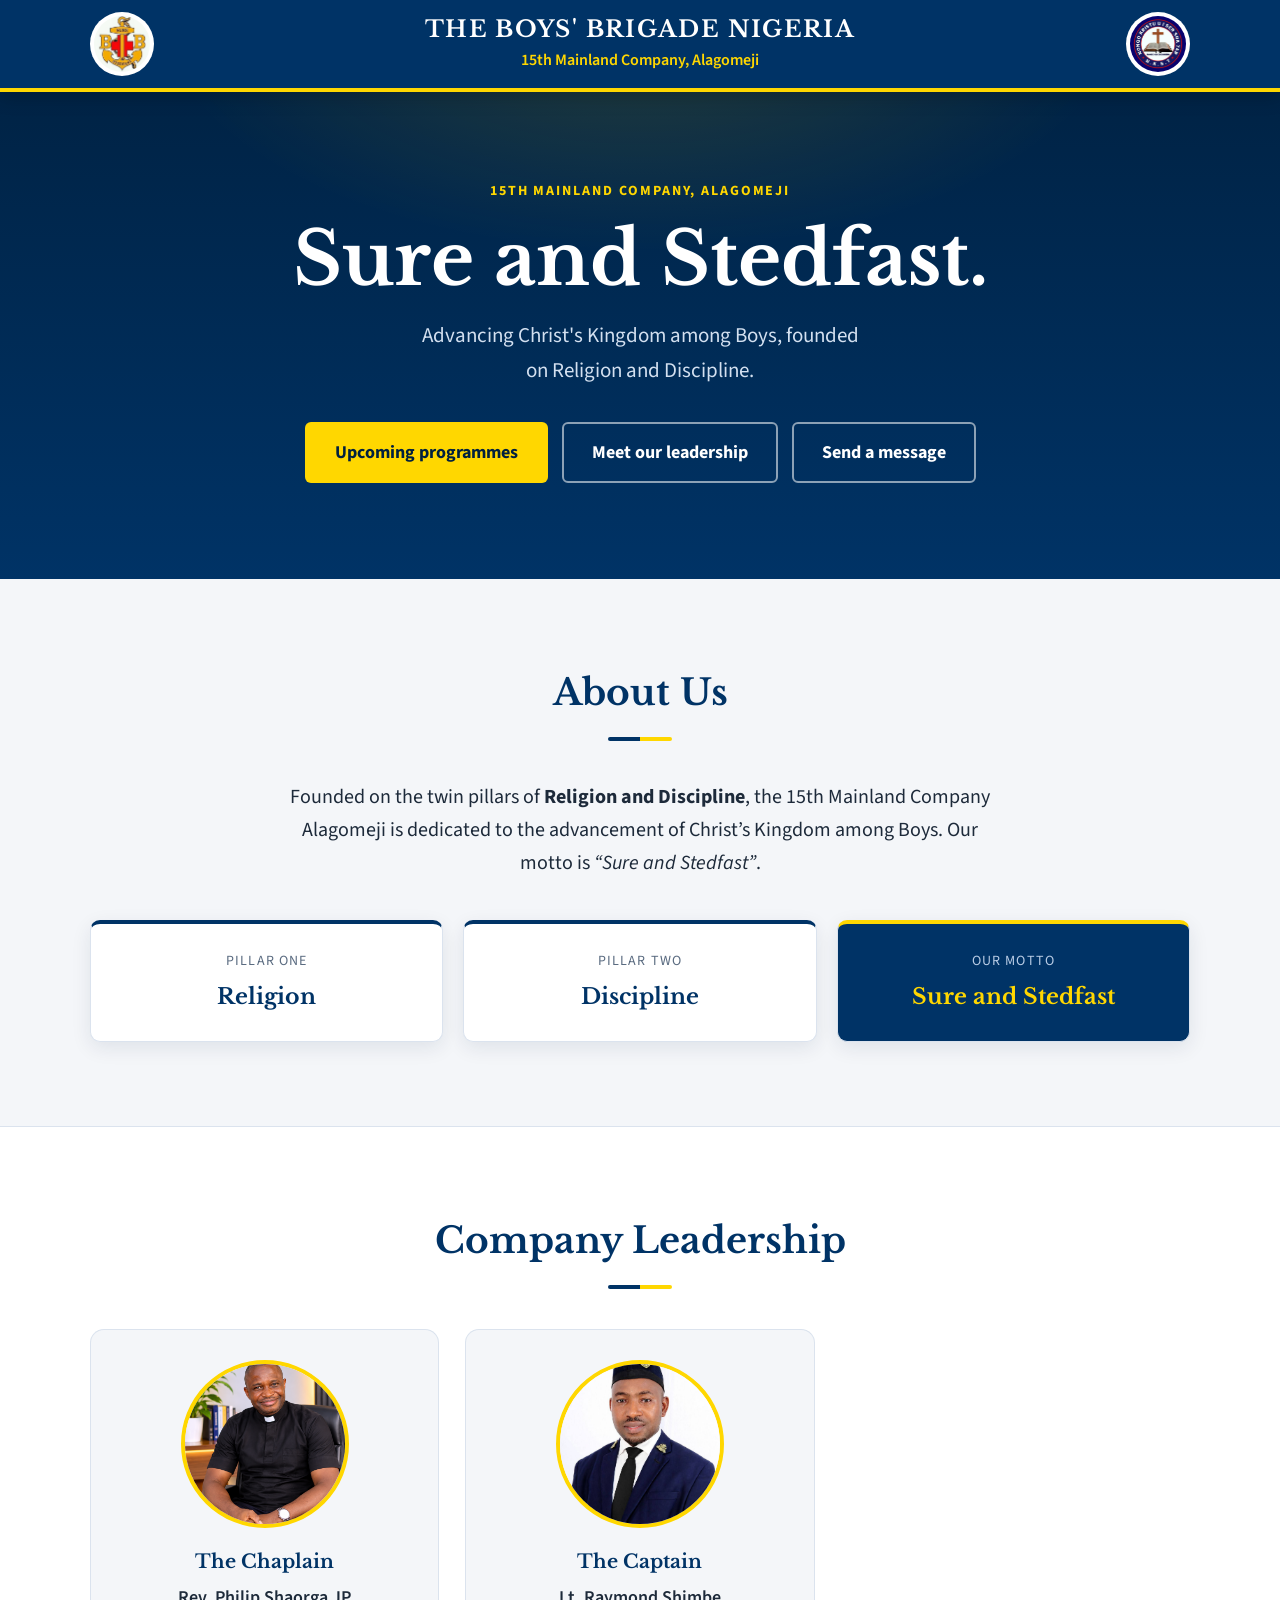
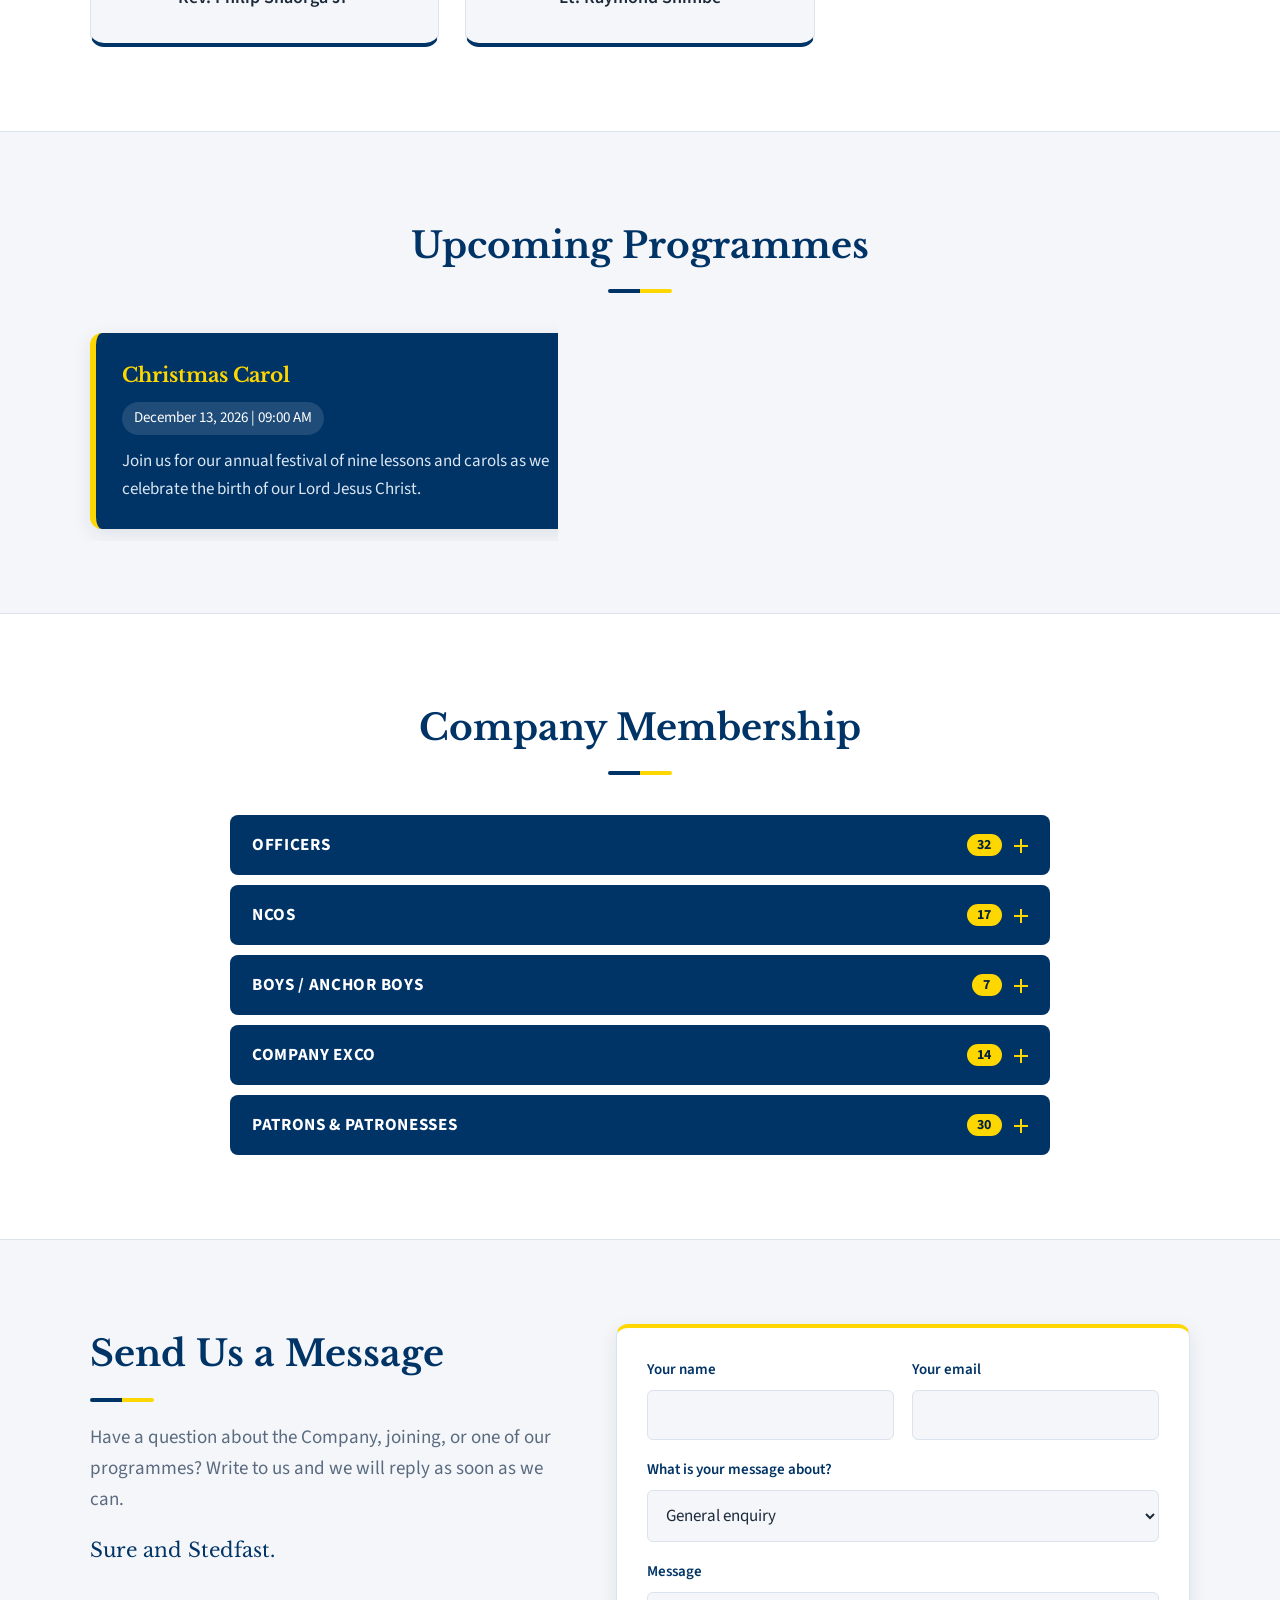
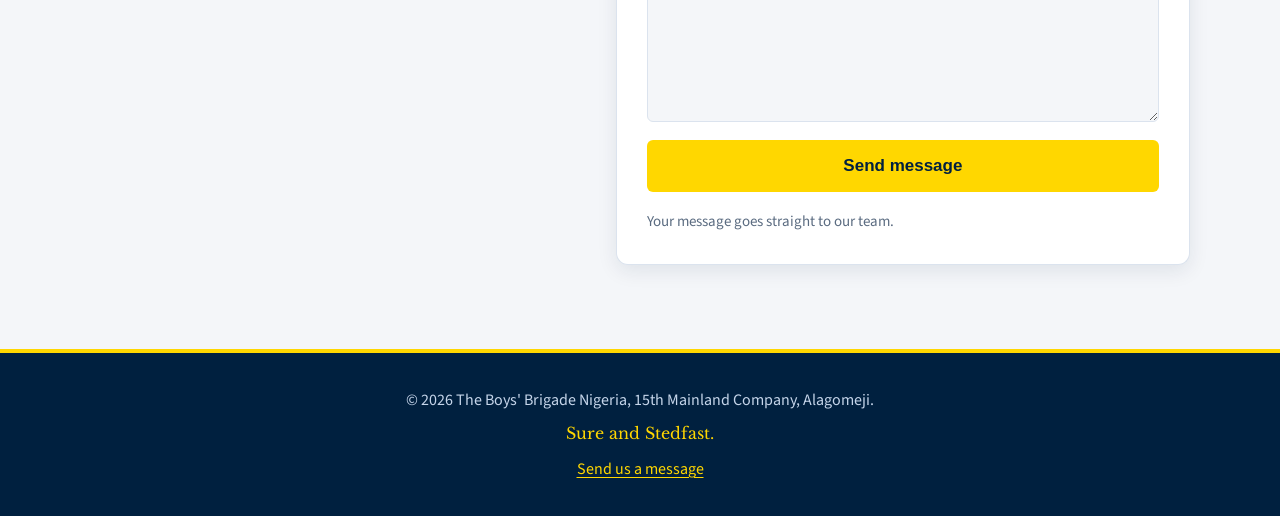
==== commit f36710ef: "Display Chairman of Patrons name under leadership card" ====
--- a/index.html
+++ b/index.html
@@ -55,7 +55,7 @@
       <div class="leadership-grid">
         <article class="leader-card" data-role="Chaplain"><img src="chaplain.png" alt="The Chaplain"><h4>The Chaplain</h4><p class="leader-name"></p></article>
         <article class="leader-card" data-role="Captain"><img src="captain.jpeg" alt="The Captain"><h4>The Captain</h4><p class="leader-name"></p></article>
-        <article class="leader-card"><img src="patrone-chairman.png" alt="Chairman of Patrons"><h4>Chairman of Patrons</h4></article>
+        <article class="leader-card" data-role="Chairman Patron/Patronessess"><img src="patrone-chairman.png" alt="Chairman of Patrons"><h4>Chairman of Patrons</h4><p class="leader-name"></p></article>
       </div>
     </div>
   </section>
